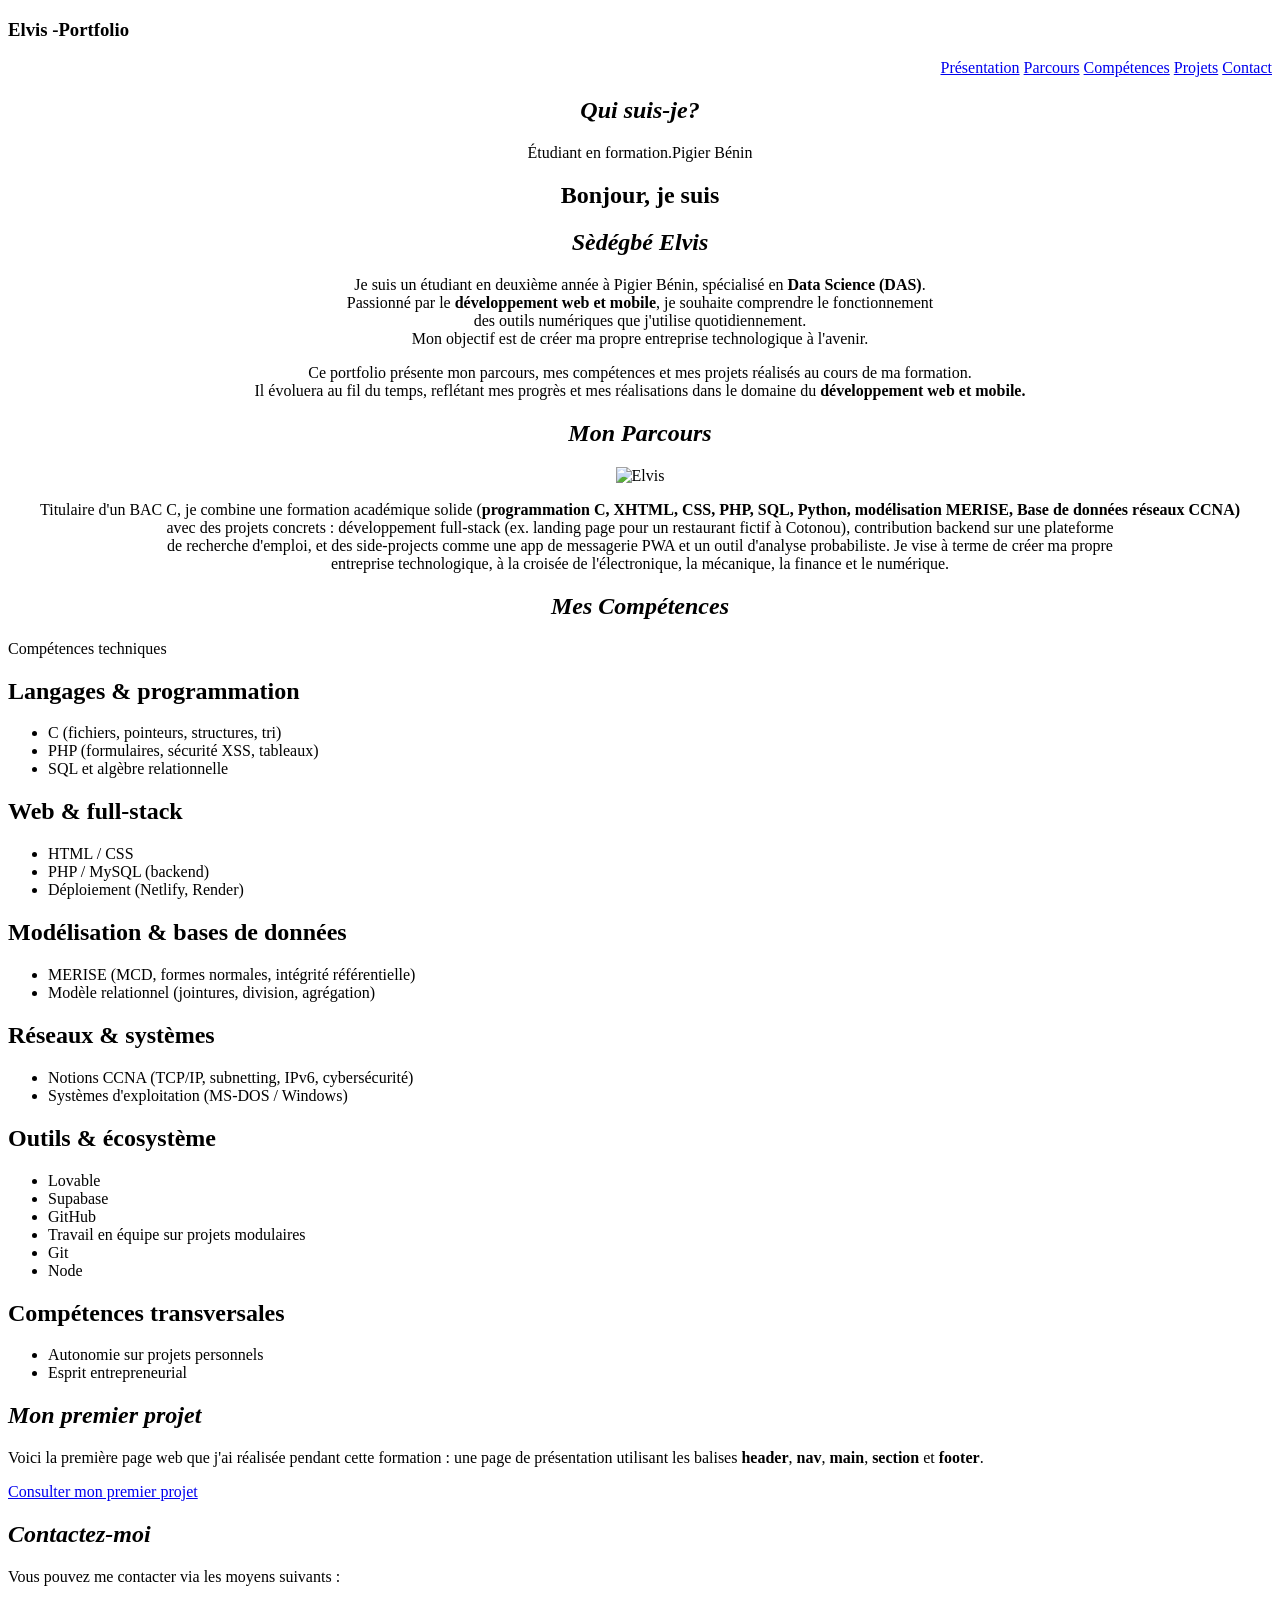
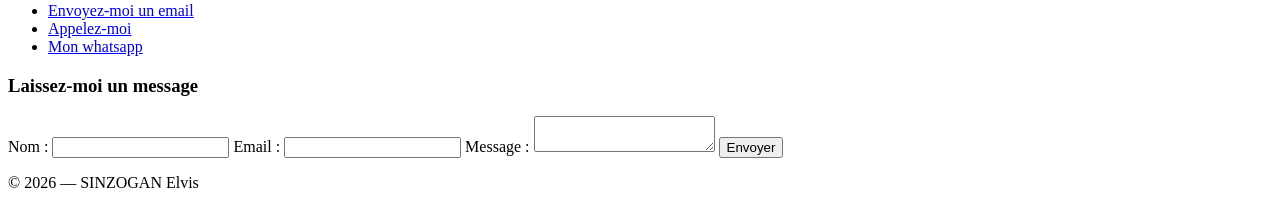
==== index.html @ cada887a "first commit" ====
<!DOCTYPE html>
<html lang="en">
<head>
    <meta charset="UTF-8">
    <meta name="viewport" content="width=device-width, initial-scale=1.0">
    <title>Mon Portfolio</title>
    
    
</head>
<body>

 <header>

    <h3 align="left">Elvis -Portfolio</h3>
   
    <nav align="right">

     <a href="#Presentation">Présentation</a>
     <a href="#Parcours">Parcours</a>
     <a href="#Compétences">Compétences</a>
     <a href="#Projets">Projets</a>
     <a href="#Contact">Contact</a>

    </nav>

 </header>

 <main>
    <center>
        <h2 id="Presentation"><em>Qui suis-je?</em></h2>

        <section>
             <p>Étudiant en formation.Pigier Bénin</p>

             <h1>Bonjour, je suis</h1>

             <h2><em>Sèdégbé Elvis</em></h2>

             <p>
                Je suis un étudiant en deuxième année à Pigier Bénin, spécialisé en <strong> Data Science (DAS)</strong>. <br>
                Passionné par le <strong> développement web et mobile</strong>, je souhaite comprendre le fonctionnement <br> 
                des outils numériques que j'utilise quotidiennement. <br>
                Mon objectif est de créer ma propre entreprise technologique à l'avenir.
             </p>

             <p>
                Ce portfolio présente mon parcours, mes compétences et mes projets réalisés au cours de ma formation. <br>
                Il évoluera au fil du temps, reflétant mes progrès et mes réalisations dans le domaine du <strong>développement web et mobile.</strong>
             </p>

        </section>

    </center>

    <Center>

     <section>
  
        <h2 id="Parcours"><em>Mon Parcours</em></h2>

        <img src="image.jpeg" alt="Elvis">

        <p>
             Titulaire d'un BAC C, je combine une formation académique solide (<strong>programmation C, XHTML, CSS, PHP, SQL, Python, modélisation MERISE, Base de données réseaux CCNA)</strong> <br>
            avec des projets concrets : développement full-stack (ex. landing page pour un restaurant fictif à Cotonou), contribution backend sur une plateforme <br>
            de recherche d'emploi, et des side-projects comme une app de messagerie PWA et un outil d'analyse probabiliste. Je vise à terme de créer ma propre <br>
            entreprise technologique, à la croisée de l'électronique, la mécanique, la finance et le numérique.
        </p>

     </section>
    
    </Center>

    <center>

     <h2 id="Compétences"><em>Mes Compétences</em></h2>

    </center>
        
        <section

          <h3>Compétences techniques</h3>
          
          <h2>Langages &amp; programmation</h2>

          <ul>

            <li>C (fichiers, pointeurs, structures, tri)</li>
            <li>PHP (formulaires, sécurité XSS, tableaux)</li>
            <li>SQL et algèbre relationnelle</li>

          </ul>

         <h2>Web &amp; full-stack</h2>

         <ul>

           <li>HTML / CSS</li>
           <li>PHP / MySQL (backend)</li>
           <li>Déploiement (Netlify, Render)</li>

         </ul>

         <h2>Modélisation &amp; bases de données</h2>

         <ul>

          <li>MERISE (MCD, formes normales, intégrité référentielle)</li>
          <li>Modèle relationnel (jointures, division, agrégation)</li>

         </ul>

         <h2>Réseaux &amp; systèmes</h2>

         <ul>

           <li>Notions CCNA (TCP/IP, subnetting, IPv6, cybersécurité)</li>
           <li>Systèmes d'exploitation (MS-DOS / Windows)</li>

         </ul>

         <h2>Outils &amp; écosystème</h2>

         <ul>

           <li>Lovable</li>
           <li>Supabase</li>
           <li>GitHub</li>
           <li>Travail en équipe sur projets modulaires</li>
           <li>Git</li>
           <li>Node</li>

         </ul>

         <h2>Compétences transversales</h2>

         <ul>

          <li>Autonomie sur projets personnels</li>
          <li>Esprit entrepreneurial</li>

         </ul>


        </section>

         <section>

            <h2 id="Projets"><em>Mon premier projet</em></h2>
            <p>Voici la première page web que j'ai réalisée pendant cette formation : une page de présentation utilisant les balises <strong>header</strong>, <strong>nav</strong>, <strong>main</strong>, <strong>section</strong> et <strong>footer</strong>.</p>
            <a href="https://monpremierprojet-78ng.onrender.com" target="_blank">Consulter mon premier projet</a>

        </section>

        <section>

           <h2 id="Contact"><em>Contactez-moi</em></h2>
           <p>

           Vous pouvez me contacter via les moyens suivants :

           <ul>

             <li><a href="mailto:sinzoganelvis2@gmail.com" target="_blank">Envoyez-moi un email</a></li>
             <li><a href="tel:0142293653" target="_blank">Appelez-moi</a></li>
             <li><a href="https://wa.me/2290141816286" target="_blank">Mon whatsapp</a></li>

           </ul>

         </p>


         <h3>Laissez-moi un message</h3>
            <form>
                <label for="nom">Nom :</label>
                <input type="text" id="nom" name="nom" required>

                <label for="email">Email :</label>
                <input type="email" id="email" name="email" required>

                <label for="message">Message :</label>
                <textarea id="message" name="message"></textarea>

                <button type="submit">Envoyer</button>
            </form>

        <footer>
           <p> &copy; 2026 — SINZOGAN Elvis</p>
         </footer>
        
    
   
 </main>




 

</body>
</html>
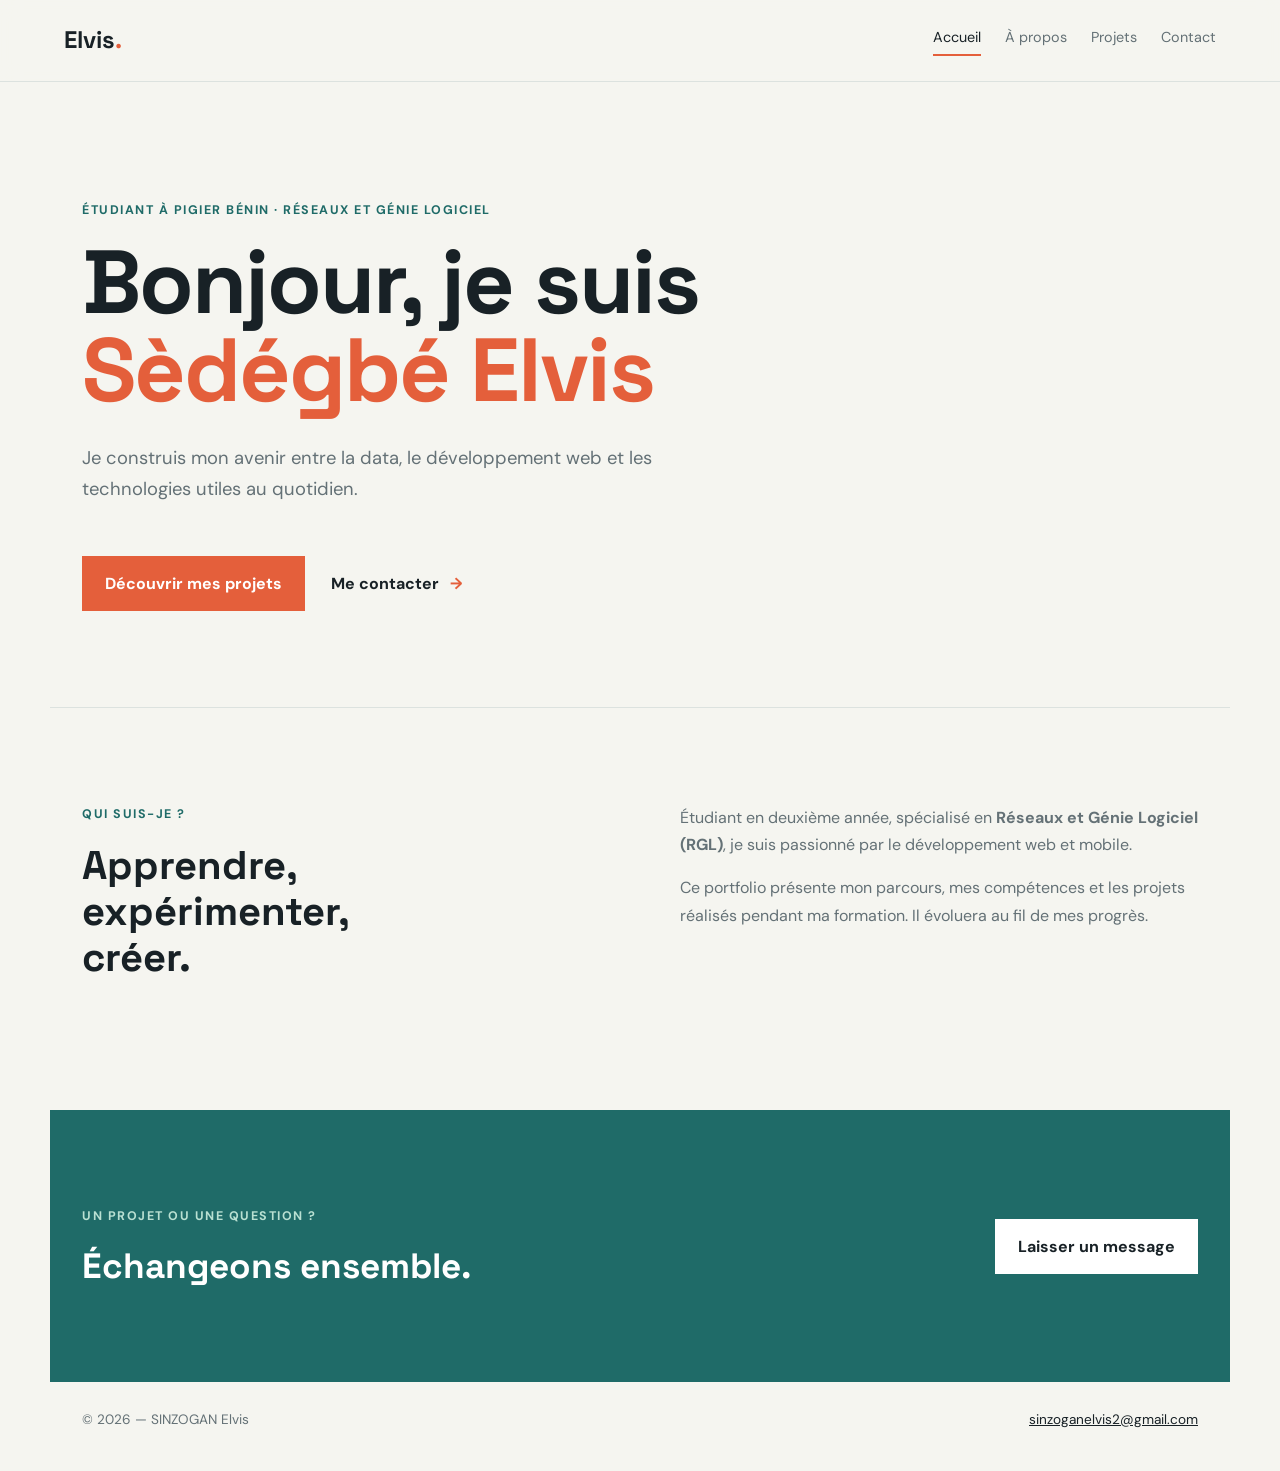
==== commit a528ae7e: "Organisation de la navigation et création de la page A propos" ====
--- a/index.html
+++ b/index.html
@@ -1,201 +1,61 @@
 <!DOCTYPE html>
-<html lang="en">
+<html lang="fr">
 <head>
     <meta charset="UTF-8">
     <meta name="viewport" content="width=device-width, initial-scale=1.0">
-    <title>Mon Portfolio</title>
-    
-    
+    <meta name="description" content="Portfolio de Sèdégbé Elvis, étudiant en Data Science et développeur web et mobile.">
+    <link rel="stylesheet" href="style.css">
+    <title>Elvis | Portfolio</title>
 </head>
 <body>
+   <header class="en-tete-site">
+      <a class="logo" href="index.html">Elvis<span>.</span></a>
+      <input class="case-menu" type="checkbox" id="menu-toggle" aria-label="Ouvrir le menu">
+      <label class="bouton-menu" for="menu-toggle" aria-label="Afficher la navigation">
+         <span></span><span></span><span></span>
+      </label>
+      <nav aria-label="Navigation principale">
+         <a class="actif" href="index.html">Accueil</a>
+         <a href="A-propos.html">À propos</a>
+         <a href="Projets.html">Projets</a>
+         <a href="Contact.html">Contact</a>
+      </nav>
+   </header>
 
- <header>
+   <main>
+      <section class="hero-accueil conteneur-section">
+         <p class="surtitre">Étudiant à Pigier Bénin · Réseaux et Génie Logiciel</p>
+         <h1>Bonjour, je suis<br><span>Sèdégbé Elvis</span></h1>
+         <p class="introduction">Je construis mon avenir entre la data, le développement web et les technologies utiles au quotidien.</p>
+         <div class="actions">
+            <a class="bouton" href="Projets.html">Découvrir mes projets</a>
+            <a class="lien-texte" href="Contact.html">Me contacter <span aria-hidden="true">→</span></a>
+         </div>
+      </section>
 
-    <h3 align="left">Elvis -Portfolio</h3>
-   
-    <nav align="right">
+      <section class="conteneur-section section-partagee">
+         <div>
+            <p class="surtitre">Qui suis-je ?</p>
+            <h2>Apprendre, expérimenter, créer.</h2>
+         </div>
+         <div>
+            <p>Étudiant en deuxième année, spécialisé en <strong>Réseaux et Génie Logiciel (RGL)</strong>, je suis passionné par le développement web et mobile.</p>
+            <p>Ce portfolio présente mon parcours, mes compétences et les projets réalisés pendant ma formation. Il évoluera au fil de mes progrès.</p>
+         </div>
+      </section>
 
-     <a href="#Presentation">Présentation</a>
-     <a href="#Parcours">Parcours</a>
-     <a href="#Compétences">Compétences</a>
-     <a href="#Projets">Projets</a>
-     <a href="#Contact">Contact</a>
+      <section class="conteneur-section panneau-contact">
+         <div>
+            <p class="surtitre">Un projet ou une question ?</p>
+            <h2>Échangeons ensemble.</h2>
+         </div>
+         <a class="bouton bouton-clair" href="Contact.html">Laisser un message</a>
+      </section>
+   </main>
 
-    </nav>
-
- </header>
-
- <main>
-    <center>
-        <h2 id="Presentation"><em>Qui suis-je?</em></h2>
-
-        <section>
-             <p>Étudiant en formation.Pigier Bénin</p>
-
-             <h1>Bonjour, je suis</h1>
-
-             <h2><em>Sèdégbé Elvis</em></h2>
-
-             <p>
-                Je suis un étudiant en deuxième année à Pigier Bénin, spécialisé en <strong> Data Science (DAS)</strong>. <br>
-                Passionné par le <strong> développement web et mobile</strong>, je souhaite comprendre le fonctionnement <br> 
-                des outils numériques que j'utilise quotidiennement. <br>
-                Mon objectif est de créer ma propre entreprise technologique à l'avenir.
-             </p>
-
-             <p>
-                Ce portfolio présente mon parcours, mes compétences et mes projets réalisés au cours de ma formation. <br>
-                Il évoluera au fil du temps, reflétant mes progrès et mes réalisations dans le domaine du <strong>développement web et mobile.</strong>
-             </p>
-
-        </section>
-
-    </center>
-
-    <Center>
-
-     <section>
-  
-        <h2 id="Parcours"><em>Mon Parcours</em></h2>
-
-        <img src="image.jpeg" alt="Elvis">
-
-        <p>
-             Titulaire d'un BAC C, je combine une formation académique solide (<strong>programmation C, XHTML, CSS, PHP, SQL, Python, modélisation MERISE, Base de données réseaux CCNA)</strong> <br>
-            avec des projets concrets : développement full-stack (ex. landing page pour un restaurant fictif à Cotonou), contribution backend sur une plateforme <br>
-            de recherche d'emploi, et des side-projects comme une app de messagerie PWA et un outil d'analyse probabiliste. Je vise à terme de créer ma propre <br>
-            entreprise technologique, à la croisée de l'électronique, la mécanique, la finance et le numérique.
-        </p>
-
-     </section>
-    
-    </Center>
-
-    <center>
-
-     <h2 id="Compétences"><em>Mes Compétences</em></h2>
-
-    </center>
-        
-        <section
-
-          <h3>Compétences techniques</h3>
-          
-          <h2>Langages &amp; programmation</h2>
-
-          <ul>
-
-            <li>C (fichiers, pointeurs, structures, tri)</li>
-            <li>PHP (formulaires, sécurité XSS, tableaux)</li>
-            <li>SQL et algèbre relationnelle</li>
-
-          </ul>
-
-         <h2>Web &amp; full-stack</h2>
-
-         <ul>
-
-           <li>HTML / CSS</li>
-           <li>PHP / MySQL (backend)</li>
-           <li>Déploiement (Netlify, Render)</li>
-
-         </ul>
-
-         <h2>Modélisation &amp; bases de données</h2>
-
-         <ul>
-
-          <li>MERISE (MCD, formes normales, intégrité référentielle)</li>
-          <li>Modèle relationnel (jointures, division, agrégation)</li>
-
-         </ul>
-
-         <h2>Réseaux &amp; systèmes</h2>
-
-         <ul>
-
-           <li>Notions CCNA (TCP/IP, subnetting, IPv6, cybersécurité)</li>
-           <li>Systèmes d'exploitation (MS-DOS / Windows)</li>
-
-         </ul>
-
-         <h2>Outils &amp; écosystème</h2>
-
-         <ul>
-
-           <li>Lovable</li>
-           <li>Supabase</li>
-           <li>GitHub</li>
-           <li>Travail en équipe sur projets modulaires</li>
-           <li>Git</li>
-           <li>Node</li>
-
-         </ul>
-
-         <h2>Compétences transversales</h2>
-
-         <ul>
-
-          <li>Autonomie sur projets personnels</li>
-          <li>Esprit entrepreneurial</li>
-
-         </ul>
-
-
-        </section>
-
-         <section>
-
-            <h2 id="Projets"><em>Mon premier projet</em></h2>
-            <p>Voici la première page web que j'ai réalisée pendant cette formation : une page de présentation utilisant les balises <strong>header</strong>, <strong>nav</strong>, <strong>main</strong>, <strong>section</strong> et <strong>footer</strong>.</p>
-            <a href="https://monpremierprojet-78ng.onrender.com" target="_blank">Consulter mon premier projet</a>
-
-        </section>
-
-        <section>
-
-           <h2 id="Contact"><em>Contactez-moi</em></h2>
-           <p>
-
-           Vous pouvez me contacter via les moyens suivants :
-
-           <ul>
-
-             <li><a href="mailto:sinzoganelvis2@gmail.com" target="_blank">Envoyez-moi un email</a></li>
-             <li><a href="tel:0142293653" target="_blank">Appelez-moi</a></li>
-             <li><a href="https://wa.me/2290141816286" target="_blank">Mon whatsapp</a></li>
-
-           </ul>
-
-         </p>
-
-
-         <h3>Laissez-moi un message</h3>
-            <form>
-                <label for="nom">Nom :</label>
-                <input type="text" id="nom" name="nom" required>
-
-                <label for="email">Email :</label>
-                <input type="email" id="email" name="email" required>
-
-                <label for="message">Message :</label>
-                <textarea id="message" name="message"></textarea>
-
-                <button type="submit">Envoyer</button>
-            </form>
-
-        <footer>
-           <p> &copy; 2026 — SINZOGAN Elvis</p>
-         </footer>
-        
-    
-   
- </main>
-
-
-
-
- 
-
+   <footer class="pied-site">
+      <p>&copy; 2026 — SINZOGAN Elvis</p>
+      <a href="mailto:sinzoganelvis2@gmail.com">sinzoganelvis2@gmail.com</a>
+   </footer>
 </body>
 </html>
--- a/style.css
+++ b/style.css
@@ -0,0 +1,137 @@
+@import url('https://fonts.googleapis.com/css2?family=DM+Sans:wght@400;500;700&family=Space+Grotesk:wght@500;600;700&display=swap');
+
+:root {
+	--ink: #182126;
+	--muted: #647176;
+	--paper: #f5f5f0;
+	--surface: #ffffff;
+	--line: #dce2df;
+	--accent: #e45f3b;
+	--accent-dark: #b84427;
+	--teal: #1f6b68;
+}
+
+* { box-sizing: border-box; }
+
+html { scroll-behavior: smooth; }
+
+body {
+	margin: 0;
+	padding-top: 90px;
+	color: var(--ink);
+	background: var(--paper);
+	font-family: 'DM Sans', sans-serif;
+	line-height: 1.7;
+}
+
+h1, h2, p { margin-top: 0; }
+h1, h2, .logo { font-family: 'Space Grotesk', sans-serif; }
+h1 { max-width: 800px; margin-bottom: 28px; font-size: clamp(2.8rem, 7vw, 6.5rem); line-height: .98; letter-spacing: -2px; }
+h1 span { color: var(--accent); }
+h2 { line-height: 1.15; }
+a { color: inherit; }
+
+.en-tete-site {
+	position: fixed;
+	top: 0;
+	left: 0;
+	z-index: 1000;
+	width: 100%;
+	display: flex;
+	align-items: center;
+	justify-content: space-between;
+	padding: 20px clamp(20px, 5vw, 80px);
+	background: rgba(245, 245, 240, .94);
+	box-shadow: 0 1px 0 var(--line);
+	backdrop-filter: blur(10px);
+}
+
+.logo { color: var(--ink); font-size: 1.5rem; font-weight: 700; text-decoration: none; }
+.logo span { color: var(--accent); }
+nav { display: flex; flex-wrap: wrap; gap: 24px; }
+nav a { color: var(--muted); font-size: .9rem; text-decoration: none; }
+nav a:hover, nav a.actif { color: var(--ink); }
+nav a.actif { border-bottom: 2px solid var(--accent); padding-bottom: 5px; }
+.case-menu { position: absolute; width: 1px; height: 1px; opacity: 0; }
+.bouton-menu { display: none; }
+
+.conteneur-section { max-width: 1180px; margin: auto; padding: 96px 32px; }
+.hero-accueil { min-height: 66vh; padding-top: 110px; display: flex; flex-direction: column; justify-content: center; }
+.surtitre { margin-bottom: 18px; color: var(--teal); font-size: .78rem; font-weight: 700; letter-spacing: 1.5px; text-transform: uppercase; }
+.introduction, .introduction-contact { max-width: 620px; color: var(--muted); font-size: 1.15rem; }
+.actions { display: flex; align-items: center; flex-wrap: wrap; gap: 26px; margin-top: 32px; }
+.bouton { display: inline-block; padding: 13px 22px; border: 1px solid var(--accent); background: var(--accent); color: #fff; text-decoration: none; font-weight: 700; }
+.bouton:hover { background: var(--accent-dark); border-color: var(--accent-dark); }
+.bouton-clair { background: var(--surface); color: var(--ink); border-color: var(--surface); }
+.lien-texte { color: var(--ink); font-weight: 700; text-decoration: none; }
+.lien-texte span { color: var(--accent); margin-left: 7px; }
+
+.section-partagee { display: grid; grid-template-columns: 1fr 1fr; gap: 80px; border-top: 1px solid var(--line); }
+.section-partagee h2 { max-width: 380px; font-size: 2.5rem; }
+.section-partagee div:last-child { color: var(--muted); }
+.panneau-contact { display: flex; align-items: center; justify-content: space-between; gap: 30px; background: var(--teal); color: #fff; }
+.panneau-contact .surtitre { color: #b9e0d2; }
+.panneau-contact h2 { margin-bottom: 0; font-size: 2.2rem; }
+.pied-site { display: flex; justify-content: space-between; gap: 20px; max-width: 1180px; margin: auto; padding: 26px 32px 40px; color: var(--muted); font-size: .85rem; }
+.pied-site p { margin: 0; }
+.pied-site a { color: var(--ink); }
+
+.contenu-page { min-height: 72vh; }
+.contenu-page > h1 { font-size: clamp(3rem, 7vw, 5rem); }
+.grille-competences { display: grid; grid-template-columns: repeat(2, 1fr); gap: 18px; margin-top: 52px; }
+.carte-competence { padding: 28px; background: var(--surface); border-top: 4px solid var(--accent); }
+.carte-competence h2 { margin-bottom: 18px; font-size: 1.25rem; }
+.carte-competence ul { margin: 0; padding-left: 20px; color: var(--muted); }
+.section-profil { display: grid; grid-template-columns: 280px 1fr; gap: 60px; align-items: start; margin-top: 48px; }
+.image-profil { width: 100%; aspect-ratio: 1 / 1; object-fit: cover; filter: grayscale(20%); }
+.section-profil p { max-width: 700px; color: var(--muted); }
+.bloc-apropos { margin-top: 90px; padding-top: 34px; border-top: 1px solid var(--line); }
+.bloc-apropos h2 { margin-bottom: 0; font-size: 2.4rem; }
+.carte-competence h3 { margin: 0 0 18px; font-family: 'Space Grotesk', sans-serif; font-size: 1.25rem; line-height: 1.15; }
+.carte-projet { display: grid; grid-template-columns: 110px 1fr; gap: 40px; padding: 48px; background: var(--surface); border-top: 4px solid var(--accent); }
+.numero-projet { color: var(--accent); font-family: 'Space Grotesk', sans-serif; font-size: 3rem; font-weight: 700; }
+.type-projet { color: var(--teal); font-size: .78rem; font-weight: 700; letter-spacing: 1px; text-transform: uppercase; }
+.carte-projet h2 { margin-bottom: 14px; font-size: 2.4rem; }
+.carte-projet p:not(.type-projet) { max-width: 650px; color: var(--muted); }
+.liste-tags { display: flex; flex-wrap: wrap; gap: 8px; margin: 24px 0; }
+.liste-tags span { padding: 5px 12px; background: #e9f0ed; color: var(--teal); font-size: .8rem; }
+.prochains-projets { margin-top: 70px; padding-top: 28px; border-top: 1px solid var(--line); color: var(--muted); }
+.grille-contact { display: grid; grid-template-columns: repeat(3, 1fr); gap: 16px; margin-top: 48px; }
+.methode-contact { display: flex; flex-direction: column; gap: 8px; padding: 24px; background: var(--surface); text-decoration: none; }
+.methode-contact span { color: var(--teal); font-size: .8rem; font-weight: 700; text-transform: uppercase; }
+.methode-contact strong { overflow-wrap: anywhere; }
+.methode-contact:hover { outline: 2px solid var(--accent); }
+.formulaire-contact { max-width: 760px; margin-top: 70px; padding-top: 34px; border-top: 1px solid var(--line); }
+.entete-formulaire { margin-bottom: 28px; }
+.entete-formulaire .surtitre { margin-bottom: 8px; }
+.entete-formulaire h2 { font-size: 2rem; }
+.formulaire-contact label { display: block; margin: 18px 0 7px; font-weight: 700; }
+.formulaire-contact input, .formulaire-contact textarea { width: 100%; padding: 13px 14px; border: 1px solid var(--line); border-radius: 0; background: var(--surface); color: var(--ink); font: inherit; }
+.formulaire-contact textarea { resize: vertical; }
+.formulaire-contact input:focus, .formulaire-contact textarea:focus { outline: 2px solid var(--accent); outline-offset: 1px; }
+.formulaire-contact button { margin-top: 22px; cursor: pointer; font: inherit; }
+.formulaire-contact button:disabled { cursor: wait; opacity: .65; }
+.statut-formulaire { min-height: 28px; margin: 18px 0 0; color: var(--muted); }
+.statut-formulaire.succes { color: var(--teal); }
+.statut-formulaire.erreur { color: var(--accent-dark); }
+
+@media (max-width: 700px) {
+	body { padding-top: 78px; }
+	.en-tete-site { align-items: flex-start; flex-wrap: wrap; gap: 18px; padding: 18px 20px; }
+	.bouton-menu { display: flex; width: 34px; height: 34px; margin-left: auto; flex-direction: column; justify-content: center; gap: 5px; cursor: pointer; }
+	.bouton-menu span { display: block; width: 26px; height: 2px; background: var(--ink); transition: transform .2s ease, opacity .2s ease; }
+	.en-tete-site nav { display: none; width: 100%; flex-direction: column; gap: 12px; padding: 12px 0 4px; }
+	#menu-toggle:checked ~ nav { display: flex; }
+	#menu-toggle:checked + .bouton-menu span:nth-child(1) { transform: translateY(7px) rotate(45deg); }
+	#menu-toggle:checked + .bouton-menu span:nth-child(2) { opacity: 0; }
+	#menu-toggle:checked + .bouton-menu span:nth-child(3) { transform: translateY(-7px) rotate(-45deg); }
+	.conteneur-section { padding: 68px 20px; }
+	.hero-accueil { min-height: 70vh; padding-top: 70px; }
+	.section-partagee, .section-profil, .grille-contact { grid-template-columns: 1fr; gap: 28px; }
+	.section-partagee h2 { font-size: 2rem; }
+	.panneau-contact { align-items: flex-start; flex-direction: column; }
+	.grille-competences { grid-template-columns: 1fr; }
+	.carte-projet { grid-template-columns: 1fr; gap: 12px; padding: 28px; }
+	.carte-projet h2 { font-size: 2rem; }
+	.pied-site { align-items: flex-start; flex-direction: column; padding: 24px 20px 32px; }
+}
